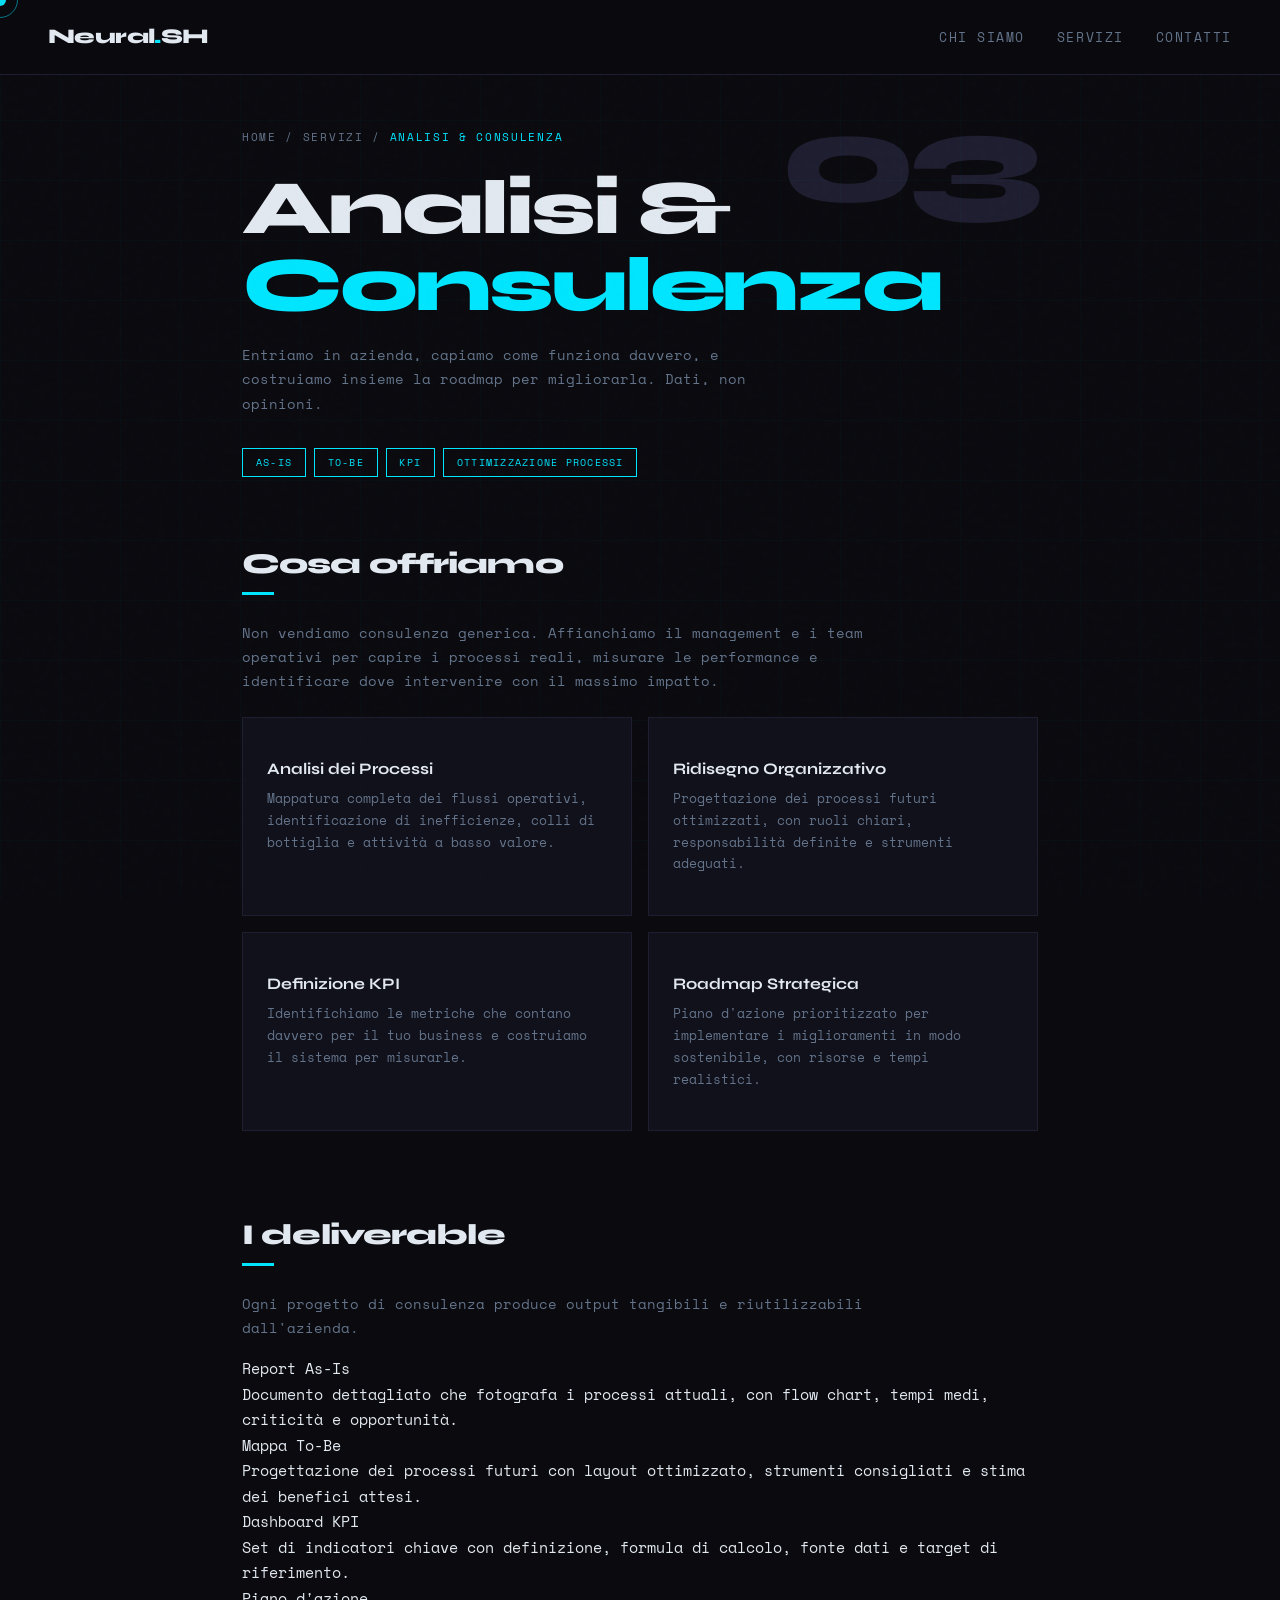
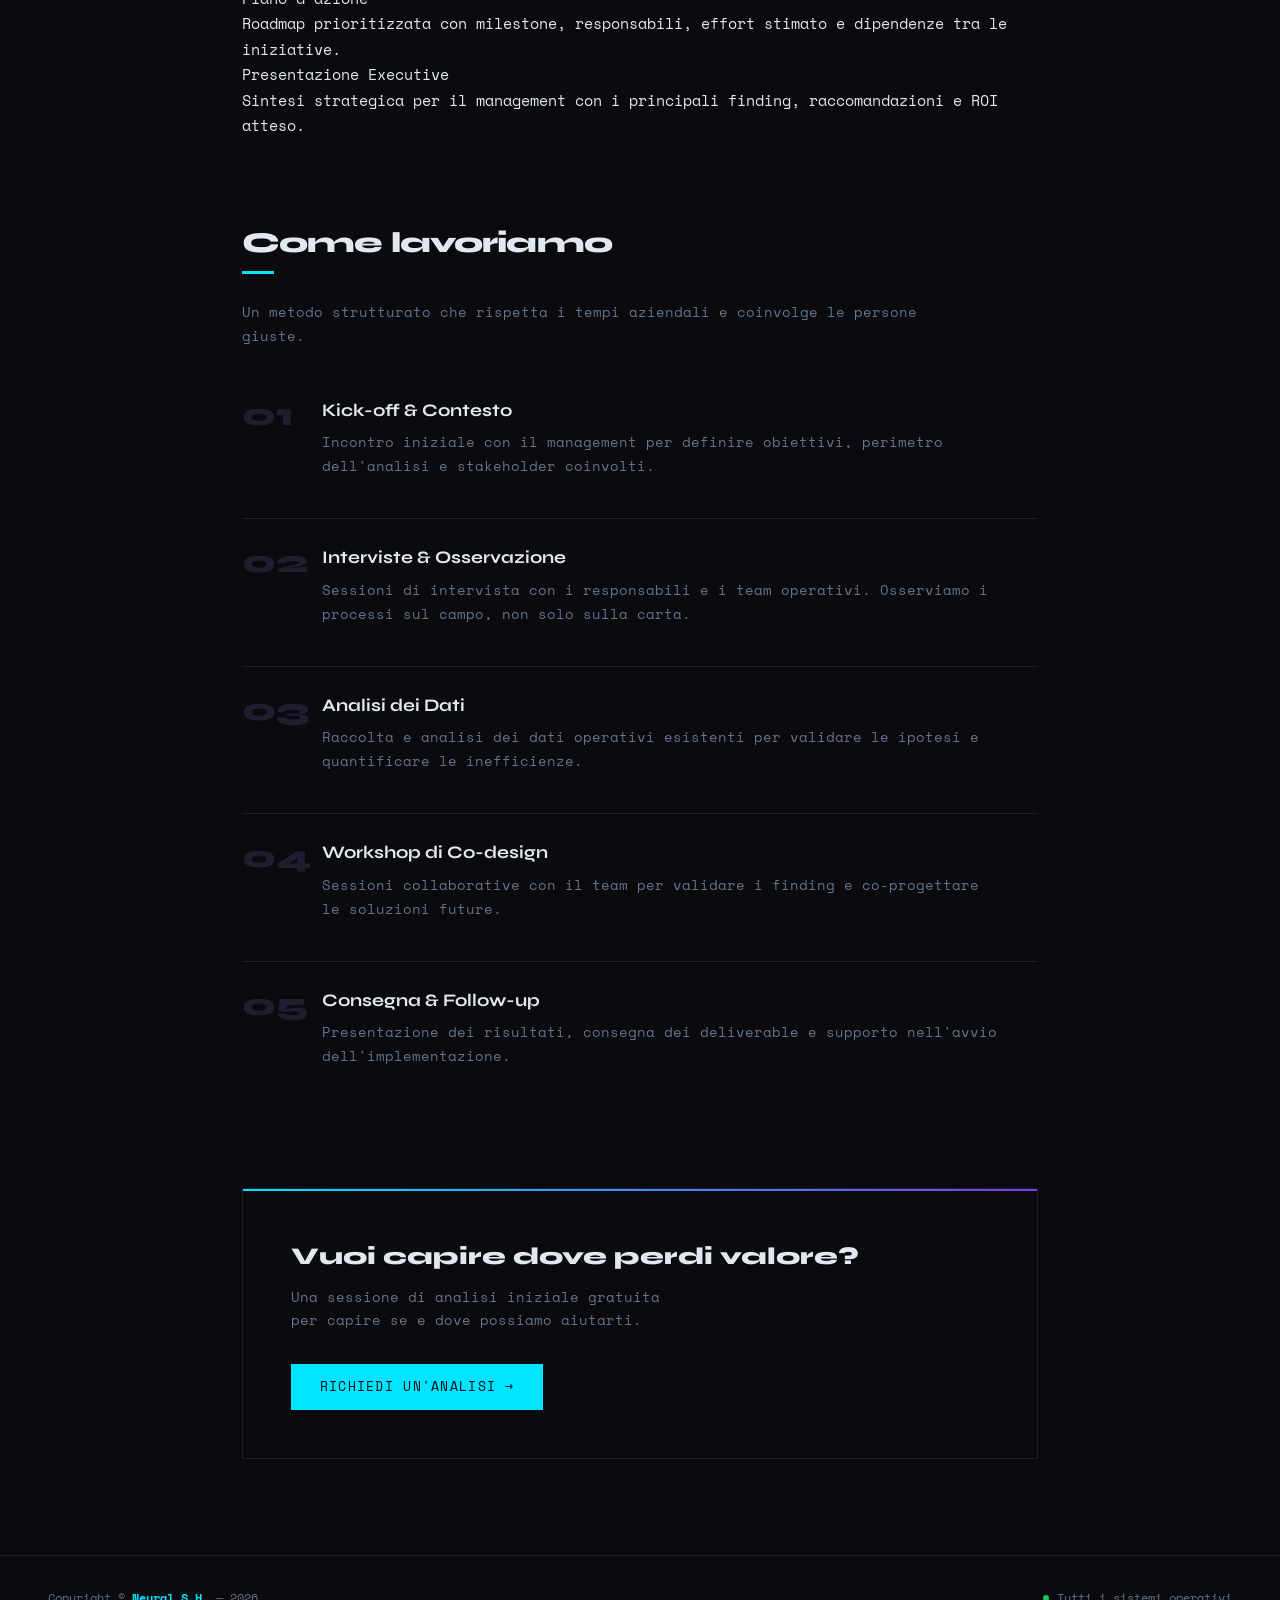
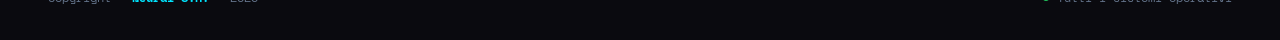
==== analisi-consulenza.html @ 281ede6b "Versione Penultima manca il menu a tendina in tutti i servizi" ====
<!DOCTYPE html>
<html lang="it">
<head>
  <meta charset="UTF-8"/><meta name="viewport" content="width=device-width, initial-scale=1.0"/>
  <title>Analisi Aziendale & Consulenza — Neural S.H.</title>
  <link rel="preconnect" href="https://fonts.googleapis.com"><link rel="preconnect" href="https://fonts.gstatic.com" crossorigin>
  <link href="https://fonts.googleapis.com/css2?family=Space+Mono:ital,wght@0,400;0,700;1,400&family=Syne:wght@400;700;800&display=swap" rel="stylesheet">
  <link rel="stylesheet" href="css/service.css">
</head>
<body>
<div id="cursor"></div><div id="cursor-ring"></div>
<div class="scroll-indicator" id="scrollBar"></div>
<nav>
  <a href="index.html" class="nav-logo">Neural<span>.</span>SH</a>
  <ul>
    <li><a href="index.html#about">Chi siamo</a></li>
    <li><a href="index.html#services">Servizi</a></li>
    <li><a href="index.html#contact">Contatti</a></li>
  </ul>
</nav>

<div class="service-hero">
  <div class="service-num-big">03</div>
  <p class="breadcrumb"><a href="index.html">Home</a> / <a href="index.html#services">Servizi</a> / <span>Analisi & Consulenza</span></p>
  <h1>Analisi & <em>Consulenza</em></h1>
  <p class="sub">Entriamo in azienda, capiamo come funziona davvero, e costruiamo insieme la roadmap per migliorarla. Dati, non opinioni.</p>
  <div class="hero-tags">
    <span class="htag">As-Is</span><span class="htag">To-Be</span><span class="htag">KPI</span><span class="htag">Ottimizzazione processi</span>
  </div>
</div>

<div class="content">
  <div class="section-block reveal">
    <h2>Cosa offriamo</h2>
    <p>Non vendiamo consulenza generica. Affianchiamo il management e i team operativi per capire i processi reali, misurare le performance e identificare dove intervenire con il massimo impatto.</p>
    <div class="feature-grid">
      <div class="feature-card"><div class="fc-icon"><!----></div><div class="fc-title">Analisi dei Processi</div><p class="fc-text">Mappatura completa dei flussi operativi, identificazione di inefficienze, colli di bottiglia e attività a basso valore.</p></div>
      <div class="feature-card"><div class="fc-icon"><!----></div><div class="fc-title">Ridisegno Organizzativo</div><p class="fc-text">Progettazione dei processi futuri ottimizzati, con ruoli chiari, responsabilità definite e strumenti adeguati.</p></div>
      <div class="feature-card"><div class="fc-icon"><!----></div><div class="fc-title">Definizione KPI</div><p class="fc-text">Identifichiamo le metriche che contano davvero per il tuo business e costruiamo il sistema per misurarle.</p></div>
      <div class="feature-card"><div class="fc-icon"><!----></div><div class="fc-title">Roadmap Strategica</div><p class="fc-text">Piano d'azione prioritizzato per implementare i miglioramenti in modo sostenibile, con risorse e tempi realistici.</p></div>
    </div>
  </div>

  <div class="section-block reveal">
    <h2>I deliverable</h2>
    <p>Ogni progetto di consulenza produce output tangibili e riutilizzabili dall'azienda.</p>
    <div class="deliverables">
      <div class="deliv-row"><div class="deliv-name">Report As-Is</div><div class="deliv-desc">Documento dettagliato che fotografa i processi attuali, con flow chart, tempi medi, criticità e opportunità.</div></div>
      <div class="deliv-row"><div class="deliv-name">Mappa To-Be</div><div class="deliv-desc">Progettazione dei processi futuri con layout ottimizzato, strumenti consigliati e stima dei benefici attesi.</div></div>
      <div class="deliv-row"><div class="deliv-name">Dashboard KPI</div><div class="deliv-desc">Set di indicatori chiave con definizione, formula di calcolo, fonte dati e target di riferimento.</div></div>
      <div class="deliv-row"><div class="deliv-name">Piano d'azione</div><div class="deliv-desc">Roadmap prioritizzata con milestone, responsabili, effort stimato e dipendenze tra le iniziative.</div></div>
      <div class="deliv-row"><div class="deliv-name">Presentazione Executive</div><div class="deliv-desc">Sintesi strategica per il management con i principali finding, raccomandazioni e ROI atteso.</div></div>
    </div>
  </div>

  <div class="section-block reveal">
    <h2>Come lavoriamo</h2>
    <p>Un metodo strutturato che rispetta i tempi aziendali e coinvolge le persone giuste.</p>
    <div class="process-list">
      <div class="process-step"><div class="ps-num">01</div><div><div class="ps-title">Kick-off & Contesto</div><p class="ps-text">Incontro iniziale con il management per definire obiettivi, perimetro dell'analisi e stakeholder coinvolti.</p></div></div>
      <div class="process-step"><div class="ps-num">02</div><div><div class="ps-title">Interviste & Osservazione</div><p class="ps-text">Sessioni di intervista con i responsabili e i team operativi. Osserviamo i processi sul campo, non solo sulla carta.</p></div></div>
      <div class="process-step"><div class="ps-num">03</div><div><div class="ps-title">Analisi dei Dati</div><p class="ps-text">Raccolta e analisi dei dati operativi esistenti per validare le ipotesi e quantificare le inefficienze.</p></div></div>
      <div class="process-step"><div class="ps-num">04</div><div><div class="ps-title">Workshop di Co-design</div><p class="ps-text">Sessioni collaborative con il team per validare i finding e co-progettare le soluzioni future.</p></div></div>
      <div class="process-step"><div class="ps-num">05</div><div><div class="ps-title">Consegna & Follow-up</div><p class="ps-text">Presentazione dei risultati, consegna dei deliverable e supporto nell'avvio dell'implementazione.</p></div></div>
    </div>
  </div>

  <div class="cta-box reveal">
    <div>
      <h3>Vuoi capire dove perdi valore?</h3>
      <p>Una sessione di analisi iniziale gratuita per capire se e dove possiamo aiutarti.</p>
    </div>
    <a href="index.html#contact" class="btn btn-primary">Richiedi un'analisi →</a>
  </div>
</div>

<footer>
  <p>Copyright © <strong>Neural S.H.</strong> — 2026</p>
  <div class="footer-status"><div class="dot"></div>Tutti i sistemi operativi</div>
</footer>
<script>
  const cursor=document.getElementById('cursor'),ring=document.getElementById('cursor-ring');
  let mx=0,my=0,rx=0,ry=0;
  document.addEventListener('mousemove',e=>{mx=e.clientX;my=e.clientY;cursor.style.left=mx+'px';cursor.style.top=my+'px';});
  (function a(){rx+=(mx-rx)*.12;ry+=(my-ry)*.12;ring.style.left=rx+'px';ring.style.top=ry+'px';requestAnimationFrame(a);})();
  document.querySelectorAll('a,button').forEach(el=>{el.addEventListener('mouseenter',()=>{cursor.style.width='6px';cursor.style.height='6px';ring.style.width='54px';ring.style.height='54px';});el.addEventListener('mouseleave',()=>{cursor.style.width='12px';cursor.style.height='12px';ring.style.width='36px';ring.style.height='36px';});});
  window.addEventListener('scroll',()=>{document.getElementById('scrollBar').style.width=(window.scrollY/(document.body.scrollHeight-window.innerHeight)*100)+'%';});
  const obs=new IntersectionObserver(e=>{e.forEach(x=>{if(x.isIntersecting){x.target.classList.add('visible');obs.unobserve(x.target);}});},{threshold:.12});
  document.querySelectorAll('.reveal').forEach(el=>obs.observe(el));
</script>
</body>
</html>
---- css/service.css ----
/* ============================================================
   Neural S.H. — service.css
   CSS condiviso per tutte le pagine servizio
   Tutti i diritti riservati a NeuralSH, sviluppatore Alessandro Mercede
   ============================================================ */

@import url('https://fonts.googleapis.com/css2?family=Space+Mono:ital,wght@0,400;0,700;1,400&family=Syne:wght@400;700;800&display=swap');

*,
*::before,
*::after {
	box-sizing: border-box;
	margin: 0;
	padding: 0;
}

:root {
	--bg: #0a0a0f;
	--bg2: #0f0f1a;
	--surface: #13131f;
	--border: #1e1e30;
	--accent: #00e5ff;
	--accent2: #7c3aed;
	--accent3: #ff3e6c;
	--text: #e2e8f0;
	--muted: #64748b;
	--font-head: 'Syne', sans-serif;
	--font-mono: 'Space Mono', monospace;
}

html {
	scroll-behavior: smooth;
}

body {
	background: var(--bg);
	color: var(--text);
	font-family: var(--font-mono);
	font-size: 15px;
	line-height: 1.7;
	overflow-x: hidden;
	cursor: none;
}

/* ── CUSTOM CURSOR ── */
#cursor {
	position: fixed;
	width: 12px;
	height: 12px;
	background: var(--accent);
	border-radius: 50%;
	pointer-events: none;
	z-index: 9999;
	transform: translate(-50%, -50%);
	transition: width .2s, height .2s;
	mix-blend-mode: difference;
}

#cursor-ring {
	position: fixed;
	width: 36px;
	height: 36px;
	border: 1.5px solid var(--accent);
	border-radius: 50%;
	pointer-events: none;
	z-index: 9998;
	transform: translate(-50%, -50%);
	opacity: .5;
}

/* ── NOISE OVERLAY ── */
body::before {
	content: '';
	position: fixed;
	inset: 0;
	background-image: url("data:image/svg+xml,%3Csvg viewBox='0 0 200 200' xmlns='http://www.w3.org/2000/svg'%3E%3Cfilter id='n'%3E%3CfeTurbulence type='fractalNoise' baseFrequency='.65' numOctaves='3' stitchTiles='stitch'/%3E%3C/filter%3E%3Crect width='100%25' height='100%25' filter='url(%23n)' opacity='.04'/%3E%3C/svg%3E");
	pointer-events: none;
	z-index: 1;
	opacity: .35;
}

/* ── GRID BG ── */
body::after {
	content: '';
	position: fixed;
	inset: 0;
	background-image:
		linear-gradient(rgba(0, 229, 255, .025) 1px, transparent 1px),
		linear-gradient(90deg, rgba(0, 229, 255, .025) 1px, transparent 1px);
	background-size: 60px 60px;
	pointer-events: none;
	z-index: 0;
}

/* ── SCROLL PROGRESS ── */
.scroll-indicator {
	position: fixed;
	top: 0;
	left: 0;
	height: 2px;
	background: linear-gradient(90deg, var(--accent), var(--accent2));
	z-index: 200;
	width: 0;
}

/* ── NAV ── */
nav {
	position: fixed;
	top: 0;
	left: 0;
	right: 0;
	display: flex;
	align-items: center;
	justify-content: space-between;
	padding: 1.2rem 3rem;
	background: rgba(10, 10, 15, .85);
	backdrop-filter: blur(12px);
	border-bottom: 1px solid var(--border);
	z-index: 100;
	animation: slideDown .6s ease both;
}

@keyframes slideDown {
	from {
		transform: translateY(-100%);
		opacity: 0;
	}

	to {
		transform: translateY(0);
		opacity: 1;
	}
}

.nav-logo {
	font-family: var(--font-head);
	font-weight: 800;
	font-size: 1.3rem;
	letter-spacing: -.03em;
	color: var(--text);
	text-decoration: none;
}

.nav-logo span {
	color: var(--accent);
}

nav ul {
	display: flex;
	gap: 2rem;
	list-style: none;
}

nav ul a {
	color: var(--muted);
	text-decoration: none;
	font-size: .8rem;
	letter-spacing: .12em;
	text-transform: uppercase;
	transition: color .2s;
	position: relative;
}

nav ul a::after {
	content: '';
	position: absolute;
	bottom: -4px;
	left: 0;
	right: 0;
	height: 1px;
	background: var(--accent);
	transform: scaleX(0);
	transition: transform .25s;
}

nav ul a:hover {
	color: var(--accent);
}

nav ul a:hover::after {
	transform: scaleX(1);
}

/* ── HERO SERVICE ── */
.service-hero {
	min-height: 60vh;
	display: flex;
	flex-direction: column;
	justify-content: center;
	padding: 7rem 2rem 3rem;
	position: relative;
	max-width: 860px;
	margin: 0 auto;
}

.breadcrumb {
	font-size: .7rem;
	letter-spacing: .15em;
	text-transform: uppercase;
	color: var(--muted);
	margin-bottom: 1.5rem;
	animation: fadeUp .6s .2s both;
}

.breadcrumb a {
	color: var(--muted);
	text-decoration: none;
	transition: color .2s;
}

.breadcrumb a:hover {
	color: var(--accent);
}

.breadcrumb span {
	color: var(--accent);
}

.service-num-big {
	font-family: var(--font-head);
	font-size: 8rem;
	font-weight: 800;
	color: var(--border);
	line-height: 1;
	position: absolute;
	right: 2rem;
	top: 6rem;
	letter-spacing: -.05em;
	animation: fadeUp .6s .1s both;
	user-select: none;
}

.service-hero h1 {
	font-family: var(--font-head);
	font-size: clamp(2.5rem, 6vw, 5rem);
	font-weight: 800;
	letter-spacing: -.04em;
	line-height: 1;
	margin-bottom: 1.2rem;
	animation: fadeUp .6s .3s both;
}

.service-hero h1 em {
	font-style: normal;
	color: var(--accent);
}

.service-hero .sub {
	max-width: 520px;
	color: var(--muted);
	font-size: .9rem;
	margin-bottom: 2rem;
	animation: fadeUp .6s .45s both;
}

.hero-tags {
	display: flex;
	flex-wrap: wrap;
	gap: .5rem;
	animation: fadeUp .6s .55s both;
}

.htag {
	font-size: .65rem;
	letter-spacing: .12em;
	text-transform: uppercase;
	padding: .3rem .8rem;
	border: 1px solid var(--accent);
	color: var(--accent);
}

@keyframes fadeUp {
	from {
		opacity: 0;
		transform: translateY(20px);
	}

	to {
		opacity: 1;
		transform: translateY(0);
	}
}

/* ── MAIN CONTENT ── */
.content {
	max-width: 860px;
	margin: 0 auto;
	padding: 0 2rem 6rem;
	position: relative;
	z-index: 2;
}

.section-block {
	margin-bottom: 5rem;
}

.section-block h2 {
	font-family: var(--font-head);
	font-size: 1.8rem;
	font-weight: 800;
	letter-spacing: -.03em;
	margin-bottom: 2rem;
	position: relative;
	display: inline-block;
}

.section-block h2::after {
	content: '';
	position: absolute;
	left: 0;
	bottom: -6px;
	width: 2rem;
	height: 3px;
	background: var(--accent);
}

.section-block p {
	color: var(--muted);
	font-size: .88rem;
	margin-bottom: 1rem;
	max-width: 680px;
}

/* ── FEATURE CARDS ── */
.feature-grid {
	display: grid;
	grid-template-columns: repeat(2, minmax(220px, 1fr));
	gap: 1rem;
	margin-top: 1.5rem;
}

.feature-card {
	background: rgba(19, 19, 31, .8);
	border: 1px solid var(--border);
	padding: 1.5rem;
	transition: border-color .25s, transform .25s;
	position: relative;
	overflow: hidden;
}

.feature-card::before {
	content: '';
	position: absolute;
	top: 0;
	left: 0;
	right: 0;
	height: 2px;
	background: linear-gradient(90deg, var(--accent), var(--accent2));
	transform: scaleX(0);
	transition: transform .35s;
	transform-origin: left;
}

.feature-card:hover {
	border-color: var(--accent);
	transform: translateY(-3px);
}

.feature-card:hover::before {
	transform: scaleX(1);
}

.feature-card .fc-icon {
	font-size: 1.6rem;
	margin-bottom: .8rem;
}

.feature-card .fc-title {
	font-family: var(--font-head);
	font-size: 1rem;
	font-weight: 700;
	margin-bottom: .4rem;
}

.feature-card .fc-text {
	color: var(--muted);
	font-size: .8rem;
}

/* ── PROCESS ── */
.process-list {
	display: flex;
	flex-direction: column;
	margin-top: 1.5rem;
}

.process-step {
	display: grid;
	grid-template-columns: 3.5rem 1fr;
	gap: 1.5rem;
	padding: 1.5rem 0;
	border-bottom: 1px solid var(--border);
	align-items: start;
}

.process-step:last-child {
	border-bottom: none;
}

.ps-num {
	font-family: var(--font-head);
	font-size: 2rem;
	font-weight: 800;
	color: var(--border);
	line-height: 1;
	padding-top: .2rem;
}

.ps-title {
	font-family: var(--font-head);
	font-size: 1.1rem;
	font-weight: 700;
	margin-bottom: .3rem;
}

.ps-text {
	color: var(--muted);
	font-size: .83rem;
}

/* ── TECH BADGES ── */
.tech-grid {
	display: flex;
	flex-wrap: wrap;
	gap: .6rem;
	margin-top: 1.2rem;
}

.tech-badge {
	font-size: .72rem;
	letter-spacing: .1em;
	text-transform: uppercase;
	padding: .35rem .9rem;
	border: 1px solid var(--border);
	color: var(--muted);
	transition: border-color .2s, color .2s;
}

.tech-badge:hover {
	border-color: var(--accent);
	color: var(--accent);
}

/* ── CTA BOX ── */
.cta-box {
	border: 1px solid var(--border);
	padding: 3rem;
	display: flex;
	align-items: center;
	justify-content: space-between;
	gap: 2rem;
	flex-wrap: wrap;
	margin-top: 2rem;
	position: relative;
	overflow: hidden;
}

.cta-box::before {
	content: '';
	position: absolute;
	top: 0;
	left: 0;
	right: 0;
	height: 2px;
	background: linear-gradient(90deg, var(--accent), var(--accent2));
}

.cta-box h3 {
	font-family: var(--font-head);
	font-size: 1.5rem;
	font-weight: 800;
	margin-bottom: .5rem;
}

.cta-box p {
	color: var(--muted);
	font-size: .85rem;
	max-width: 400px;
}

/* ── BUTTONS ── */
.btn {
	display: inline-block;
	padding: .75rem 1.8rem;
	font-family: var(--font-mono);
	font-size: .8rem;
	letter-spacing: .1em;
	text-transform: uppercase;
	text-decoration: none;
	border: none;
	cursor: none;
	transition: all .25s;
}

.btn-primary {
	background: var(--accent);
	color: var(--bg);
}

.btn-primary:hover {
	background: #fff;
	transform: translateY(-2px);
}

/* ── REVEAL ANIMATION ── */
.reveal {
	opacity: 0;
	transform: translateY(24px);
	transition: opacity .7s ease, transform .7s ease;
}

.reveal.visible {
	opacity: 1;
	transform: translateY(0);
}

/* ── FOOTER ── */
footer {
	border-top: 1px solid var(--border);
	padding: 2rem 3rem;
	display: flex;
	align-items: center;
	justify-content: space-between;
	position: relative;
	z-index: 2;
}

footer p {
	color: var(--muted);
	font-size: .75rem;
}

footer strong {
	color: var(--accent);
}

.footer-status {
	display: flex;
	align-items: center;
	gap: .5rem;
	font-size: .75rem;
	color: var(--muted);
}

.dot {
	width: 6px;
	height: 6px;
	background: #22c55e;
	border-radius: 50%;
	animation: pulseDot 2s infinite;
}

@keyframes pulseDot {

	0%,
	100% {
		box-shadow: 0 0 0 0 rgba(34, 197, 94, .4);
	}

	50% {
		box-shadow: 0 0 0 5px rgba(34, 197, 94, 0);
	}
}

/* ── RESPONSIVE ── */
@media (max-width: 770px) {
	nav {
		padding: 1rem 1.5rem;
	}

	nav ul {
		gap: 1.2rem;
	}

	.service-hero {
		padding-top: 5rem;
	}

	.service-num-big {
		display: none;
	}

	.feature-grid {
		display: grid;
		grid-template-columns: repeat(auto-fit , minmax(220px, 1fr));
	}

	.cta-box {
		padding: 2rem;
	}

	footer {
		flex-direction: column;
		gap: .8rem;
		text-align: center;
	}
}

@media (pointer: coarse) {
    #cursor,
    #cursor-ring { display: none; }
    
    body { cursor: auto; }
    
    a, button, input, textarea, .service-item { cursor: pointer; }
}
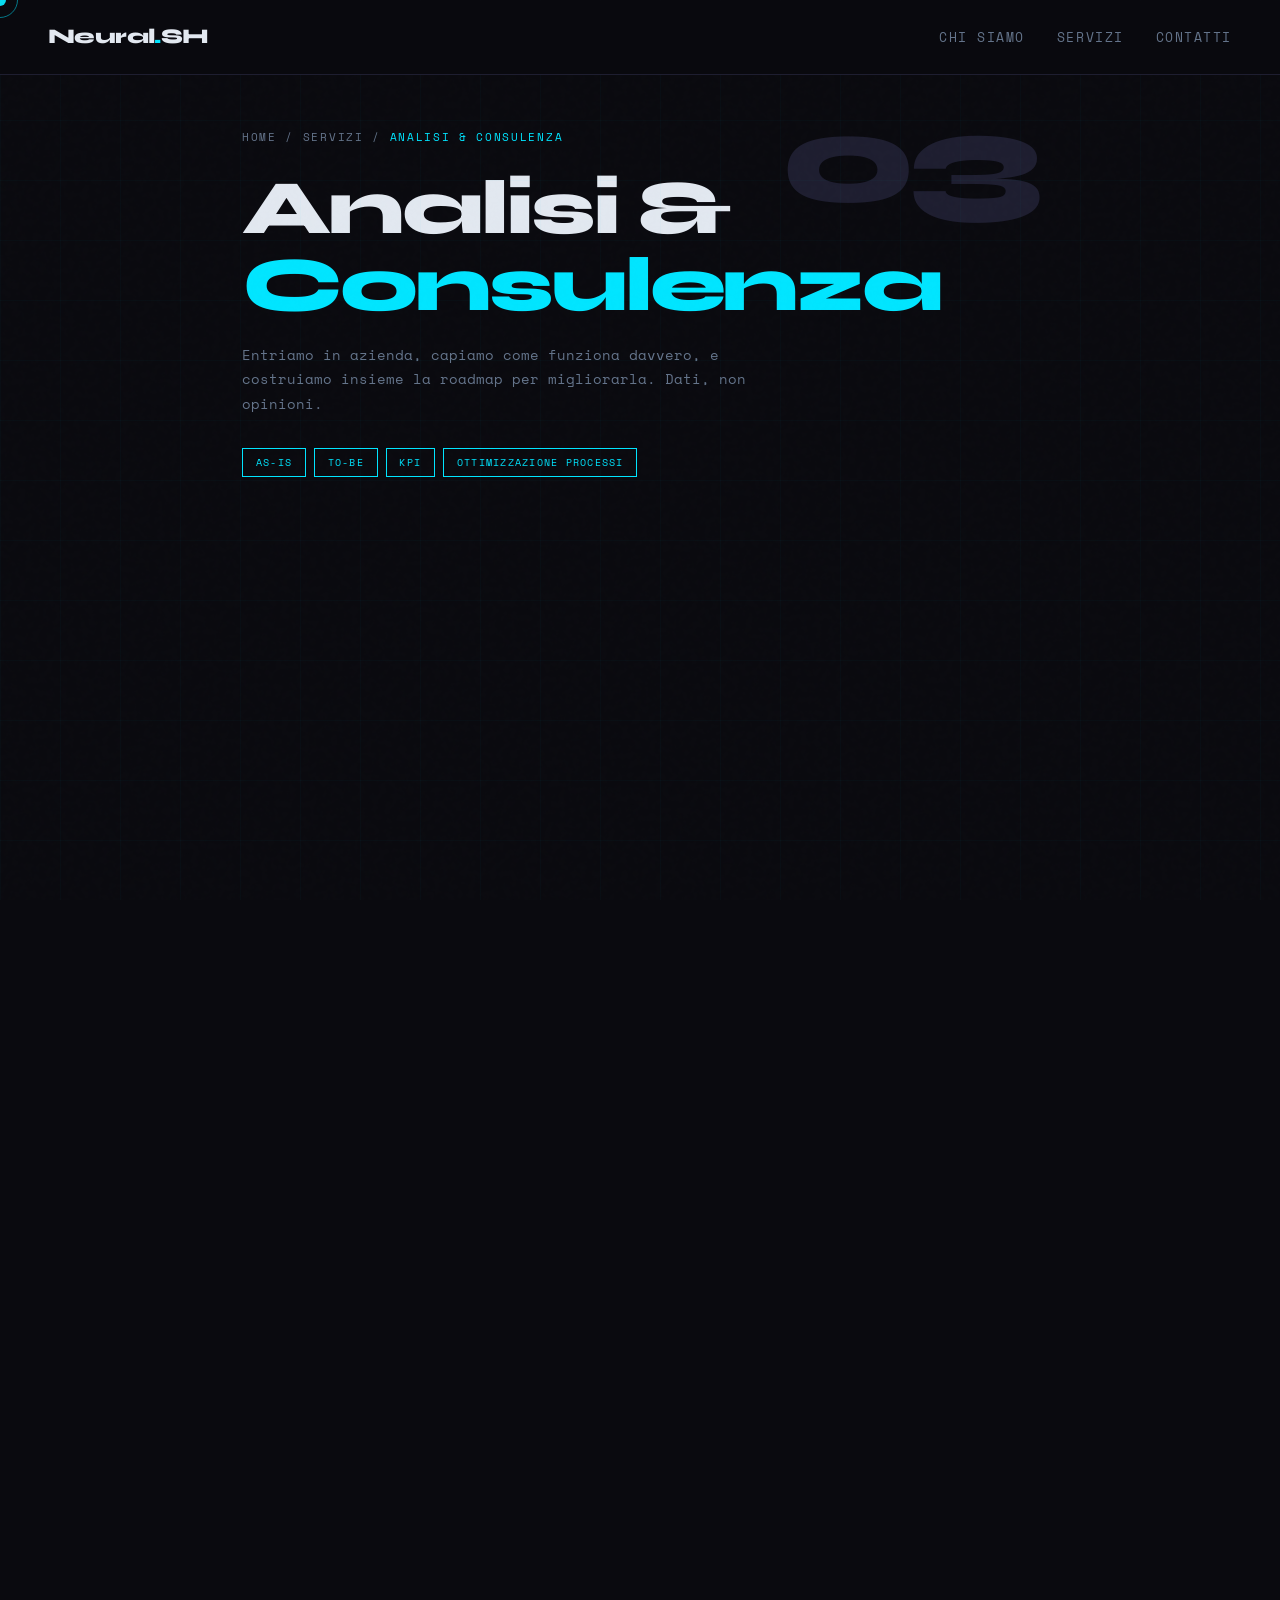
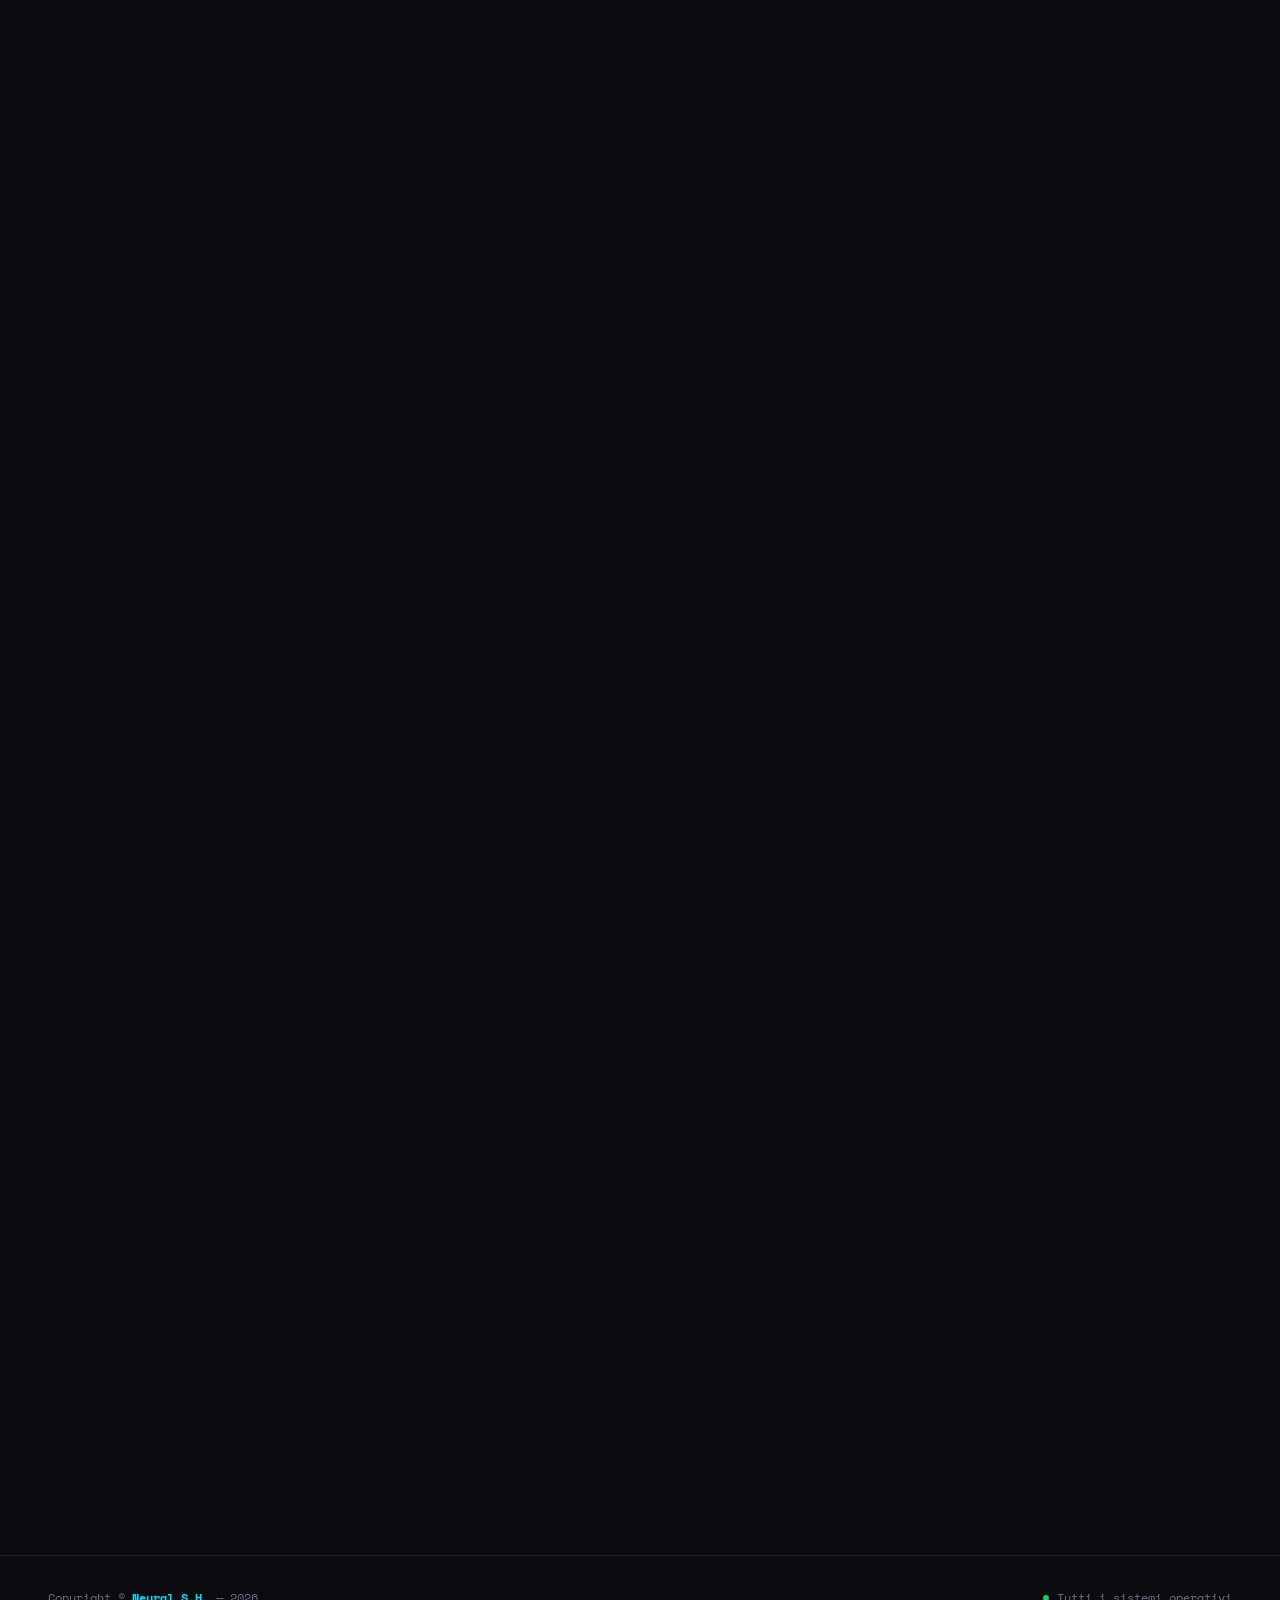
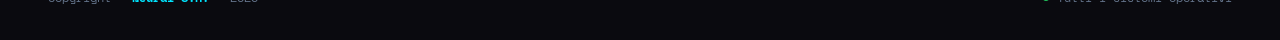
==== commit bb1b336c: "Versione finale" ====
--- a/analisi-consulenza.html
+++ b/analisi-consulenza.html
@@ -10,14 +10,25 @@
 <body>
 <div id="cursor"></div><div id="cursor-ring"></div>
 <div class="scroll-indicator" id="scrollBar"></div>
+
 <nav>
-  <a href="index.html" class="nav-logo">Neural<span>.</span>SH</a>
-  <ul>
-    <li><a href="index.html#about">Chi siamo</a></li>
-    <li><a href="index.html#services">Servizi</a></li>
-    <li><a href="index.html#contact">Contatti</a></li>
-  </ul>
-</nav>
+		<a href="index.html" class="nav-logo">Neural<span>.</span>SH</a>
+		<ul>
+			<li><a href="index.html#about">Chi siamo</a></li>
+			<li><a href="index.html#services">Servizi</a></li>
+			<li><a href="index.html#contact">Contatti</a></li>
+		</ul>
+		<button id="hamburger" aria-label="Menu">
+			<span></span><span></span><span></span>
+		</button>
+	</nav>
+
+	<div id="mobileMenu">
+		<a href="index.html#about">Chi siamo</a>
+		<a href="index.html#services">Servizi</a>
+		<a href="index.html#contact">Contatti</a>
+	</div>
+	<div id="mobileOverlay" onclick="closeMobile()"></div>
 
 <div class="service-hero">
   <div class="service-num-big">03</div>
@@ -78,15 +89,6 @@
   <p>Copyright © <strong>Neural S.H.</strong> — 2026</p>
   <div class="footer-status"><div class="dot"></div>Tutti i sistemi operativi</div>
 </footer>
-<script>
-  const cursor=document.getElementById('cursor'),ring=document.getElementById('cursor-ring');
-  let mx=0,my=0,rx=0,ry=0;
-  document.addEventListener('mousemove',e=>{mx=e.clientX;my=e.clientY;cursor.style.left=mx+'px';cursor.style.top=my+'px';});
-  (function a(){rx+=(mx-rx)*.12;ry+=(my-ry)*.12;ring.style.left=rx+'px';ring.style.top=ry+'px';requestAnimationFrame(a);})();
-  document.querySelectorAll('a,button').forEach(el=>{el.addEventListener('mouseenter',()=>{cursor.style.width='6px';cursor.style.height='6px';ring.style.width='54px';ring.style.height='54px';});el.addEventListener('mouseleave',()=>{cursor.style.width='12px';cursor.style.height='12px';ring.style.width='36px';ring.style.height='36px';});});
-  window.addEventListener('scroll',()=>{document.getElementById('scrollBar').style.width=(window.scrollY/(document.body.scrollHeight-window.innerHeight)*100)+'%';});
-  const obs=new IntersectionObserver(e=>{e.forEach(x=>{if(x.isIntersecting){x.target.classList.add('visible');obs.unobserve(x.target);}});},{threshold:.12});
-  document.querySelectorAll('.reveal').forEach(el=>obs.observe(el));
-</script>
+<script src="services.js"></script>
 </body>
 </html>
--- a/css/service.css
+++ b/css/service.css
@@ -103,6 +103,72 @@
 	width: 0;
 }
 
+/* HAMBURGER SERVIZI */
+#hamburger {
+	display: none;
+	flex-direction: column;
+	gap: 5px;
+	background: none;
+	border: none;
+	cursor: none;
+	padding: .4rem;
+	z-index: 110;
+}
+
+#hamburger span {
+	display: block;
+	width: 24px;
+	height: 2px;
+	background: var(--text);
+	transition: transform .3s, opacity .3s;
+}
+
+#hamburger.open span:nth-child(1) { transform: translateY(7px) rotate(45deg); }
+#hamburger.open span:nth-child(2) { opacity: 0; }
+#hamburger.open span:nth-child(3) { transform: translateY(-7px) rotate(-45deg); }
+
+#mobileMenu {
+	position: fixed;
+	top: 0;
+	right: -280px;
+	width: 260px;
+	height: 100vh;
+	background: var(--bg2);
+	border-left: 1px solid var(--border);
+	padding: 5rem 2rem 2rem;
+	display: flex;
+	flex-direction: column;
+	gap: .5rem;
+	z-index: 105;
+	transition: right .35s ease;
+}
+
+#mobileMenu.active { right: 0; }
+
+#mobileMenu a {
+	color: var(--text);
+	text-decoration: none;
+	font-size: .85rem;
+	letter-spacing: .1em;
+	text-transform: uppercase;
+	padding: .8rem 0;
+	border-bottom: 1px solid var(--border);
+	transition: color .2s;
+}
+
+#mobileMenu a:hover { color: var(--accent); }
+
+#mobileOverlay {
+	display: none;
+	position: fixed;
+	inset: 0;
+	background: rgba(0, 0, 0, .6);
+	z-index: 104;
+	backdrop-filter: blur(2px);
+}
+
+#mobileOverlay.active { display: block; }
+
 /* ── NAV ── */
 nav {
 	position: fixed;
@@ -568,9 +634,9 @@
 		padding: 1rem 1.5rem;
 	}
 
-	nav ul {
-		gap: 1.2rem;
-	}
+	nav ul { display: none; }
+	
+	#hamburger { display: flex; }
 
 	.service-hero {
 		padding-top: 5rem;
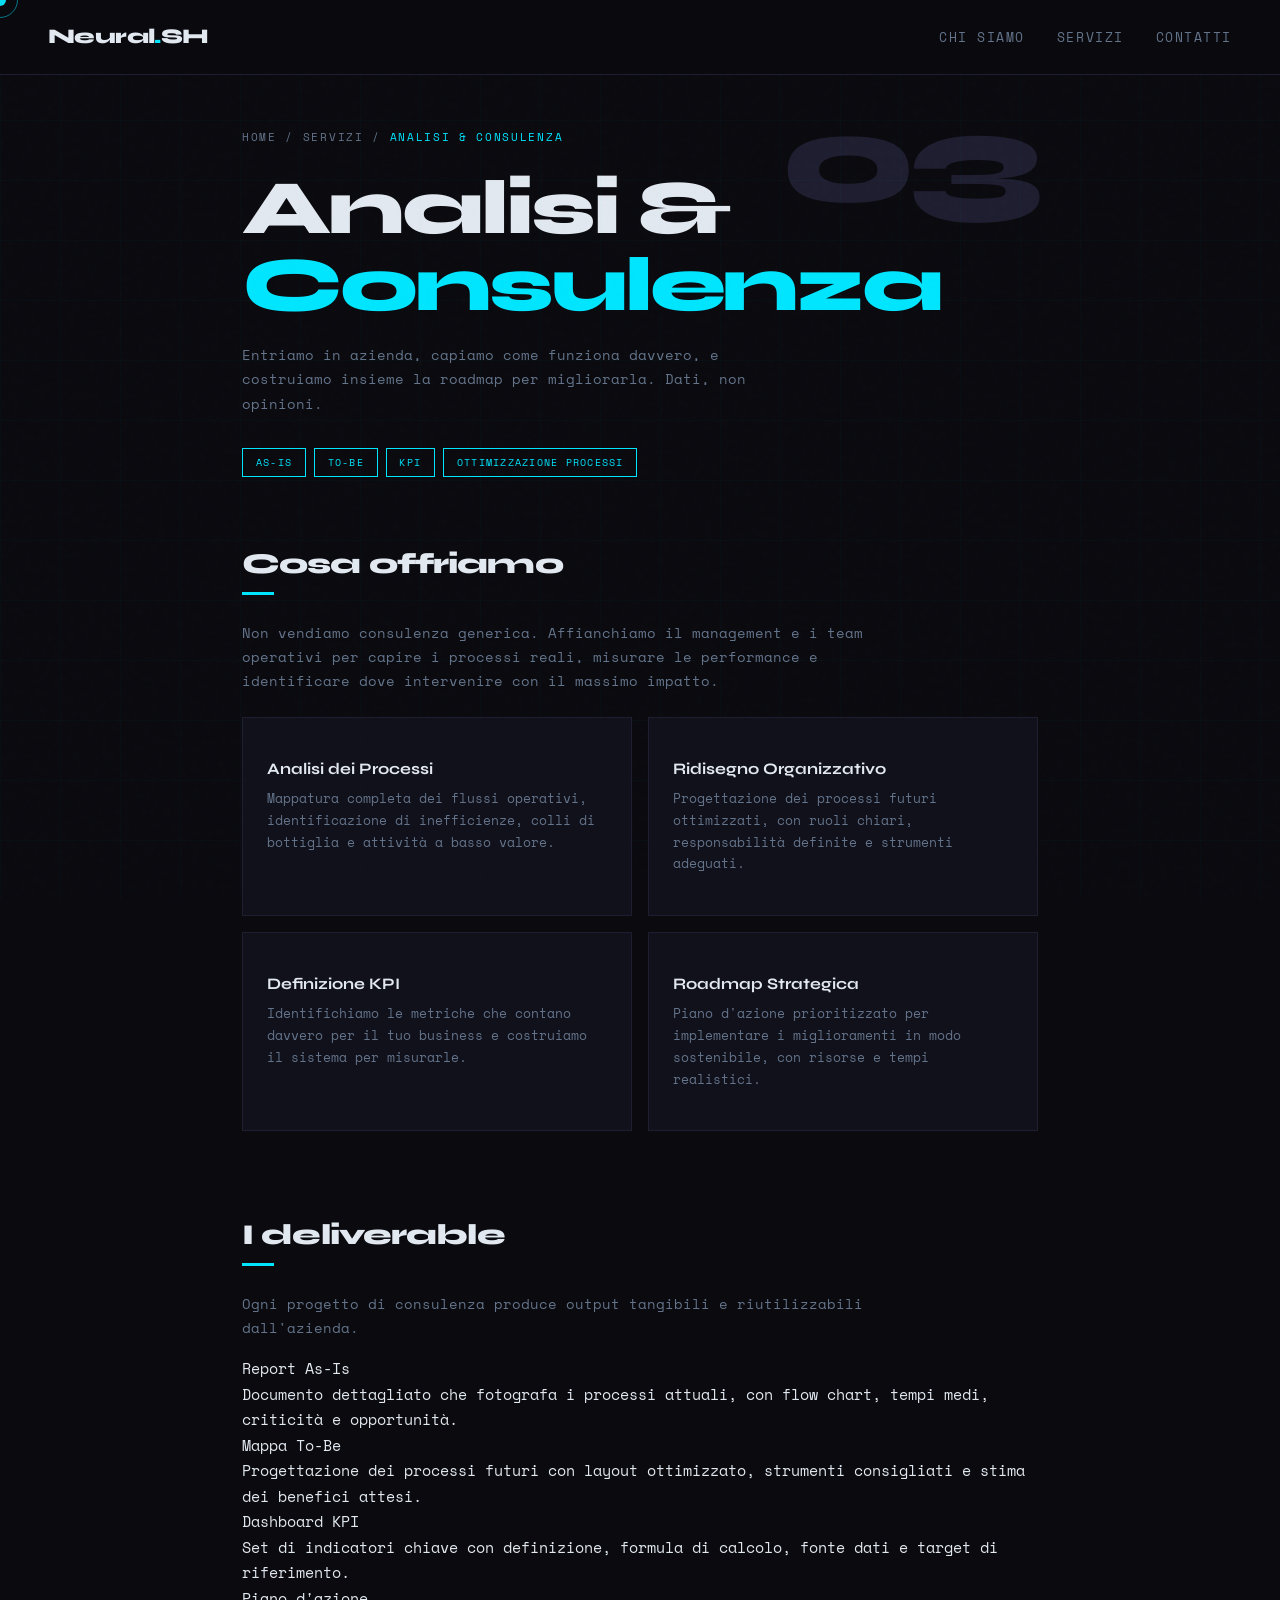
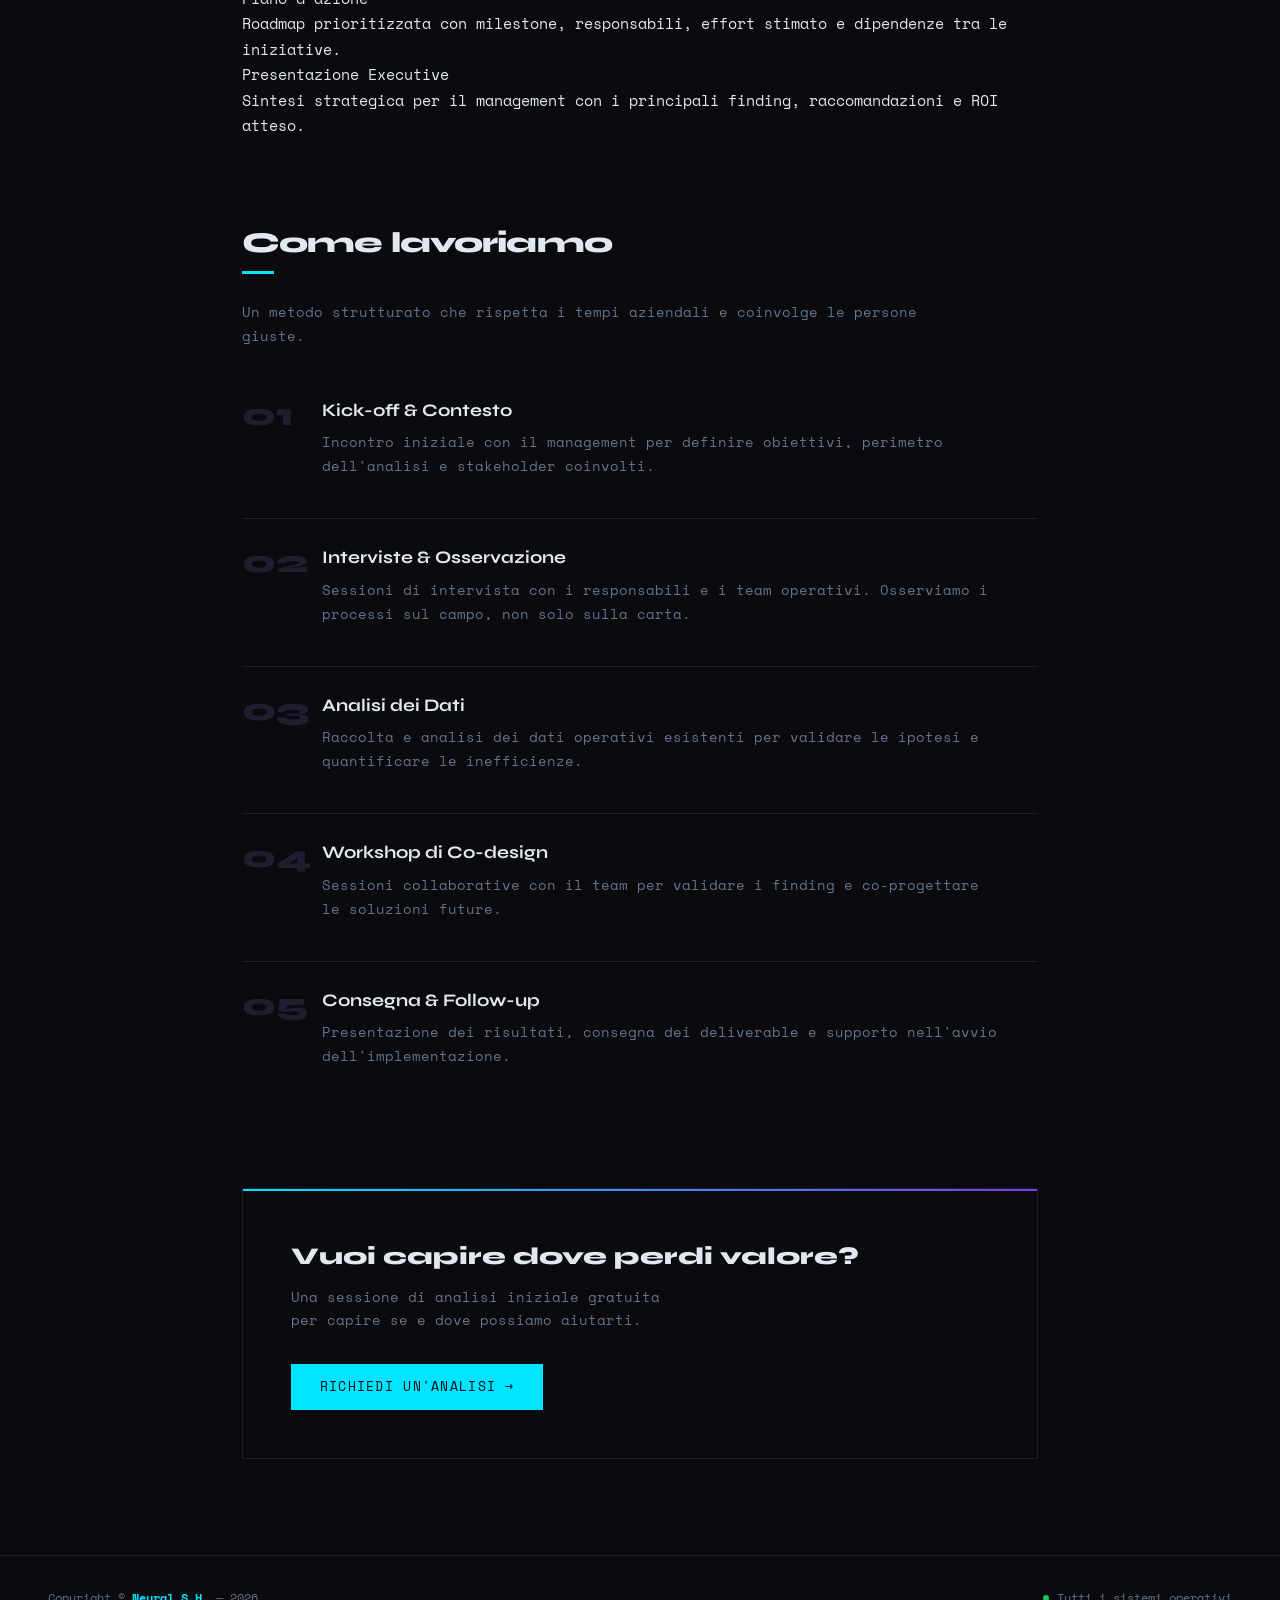
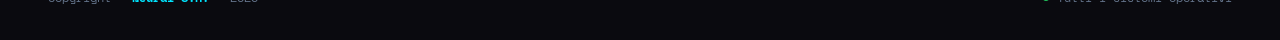
==== commit 52e4d675: "Versione finale funzionante" ====
--- a/analisi-consulenza.html
+++ b/analisi-consulenza.html
@@ -89,6 +89,6 @@
   <p>Copyright © <strong>Neural S.H.</strong> — 2026</p>
   <div class="footer-status"><div class="dot"></div>Tutti i sistemi operativi</div>
 </footer>
-<script src="services.js"></script>
+<script src="js/services.js"></script>
 </body>
 </html>
